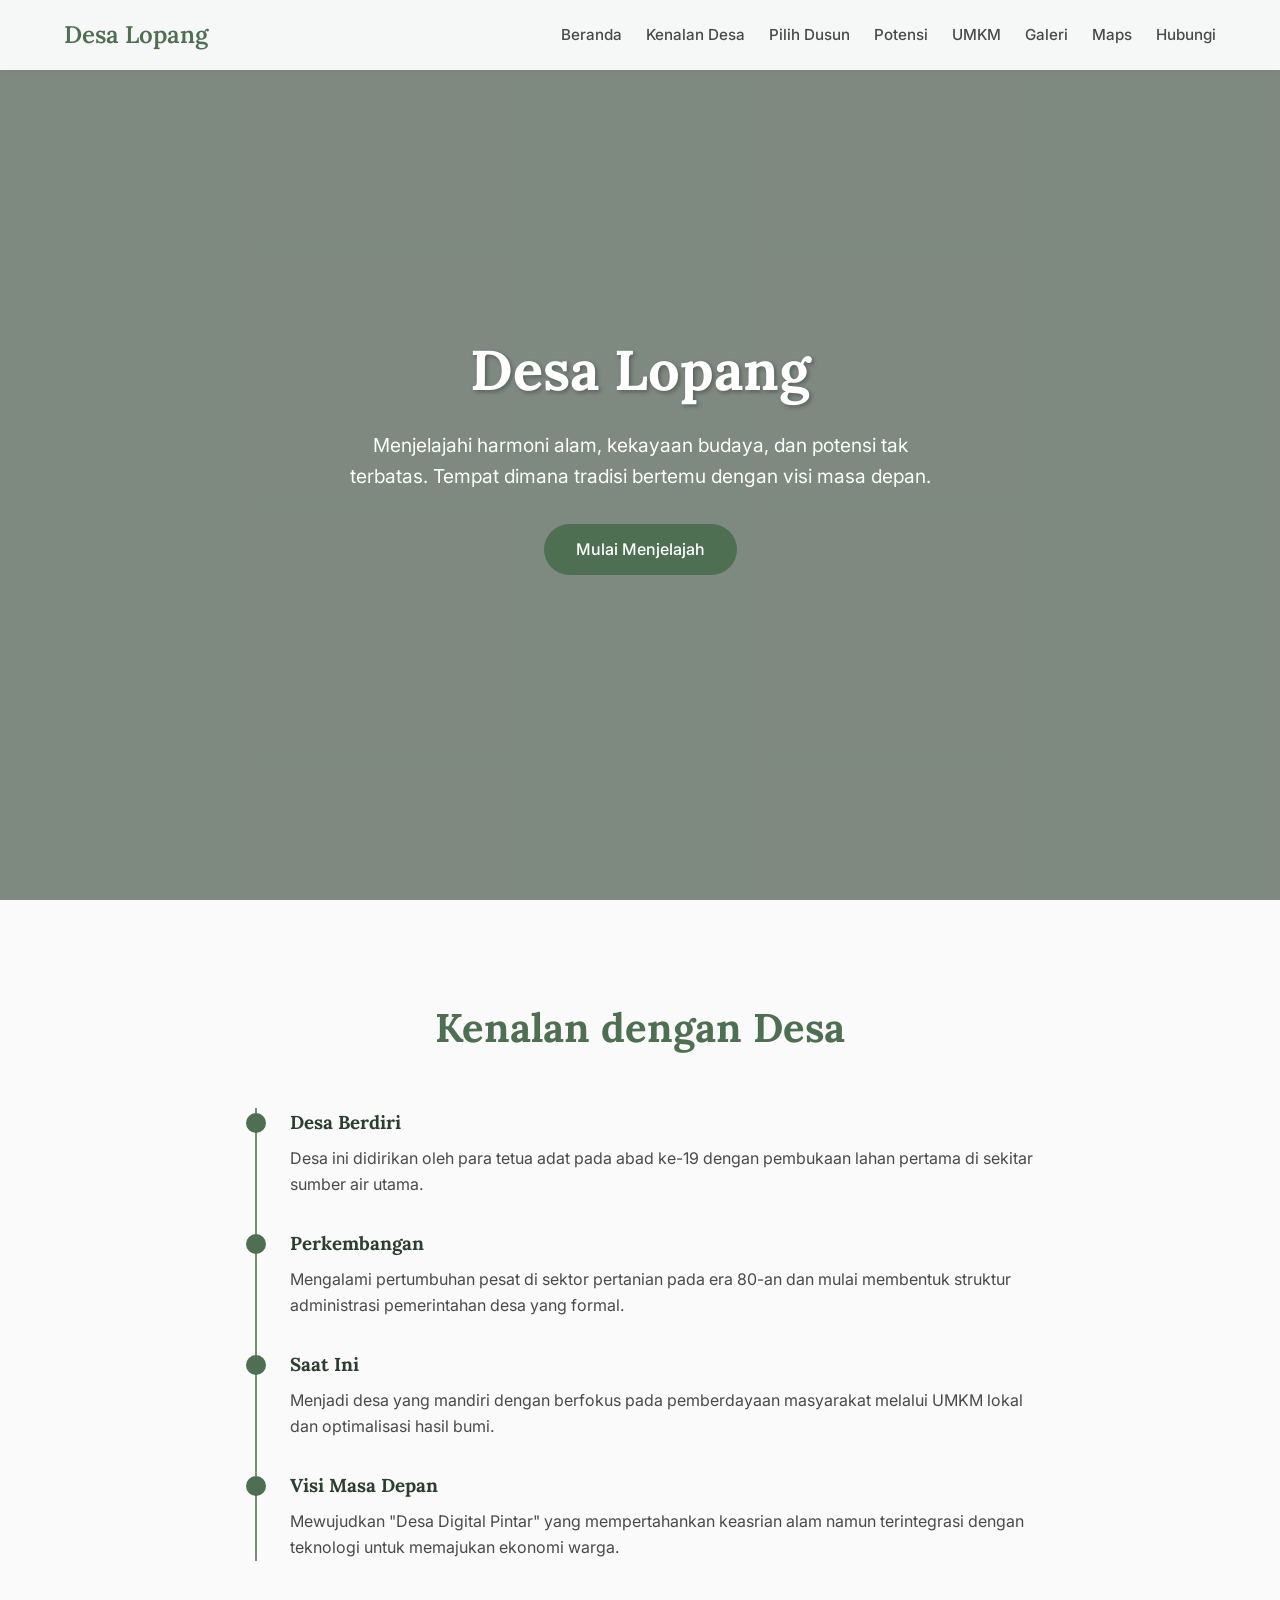
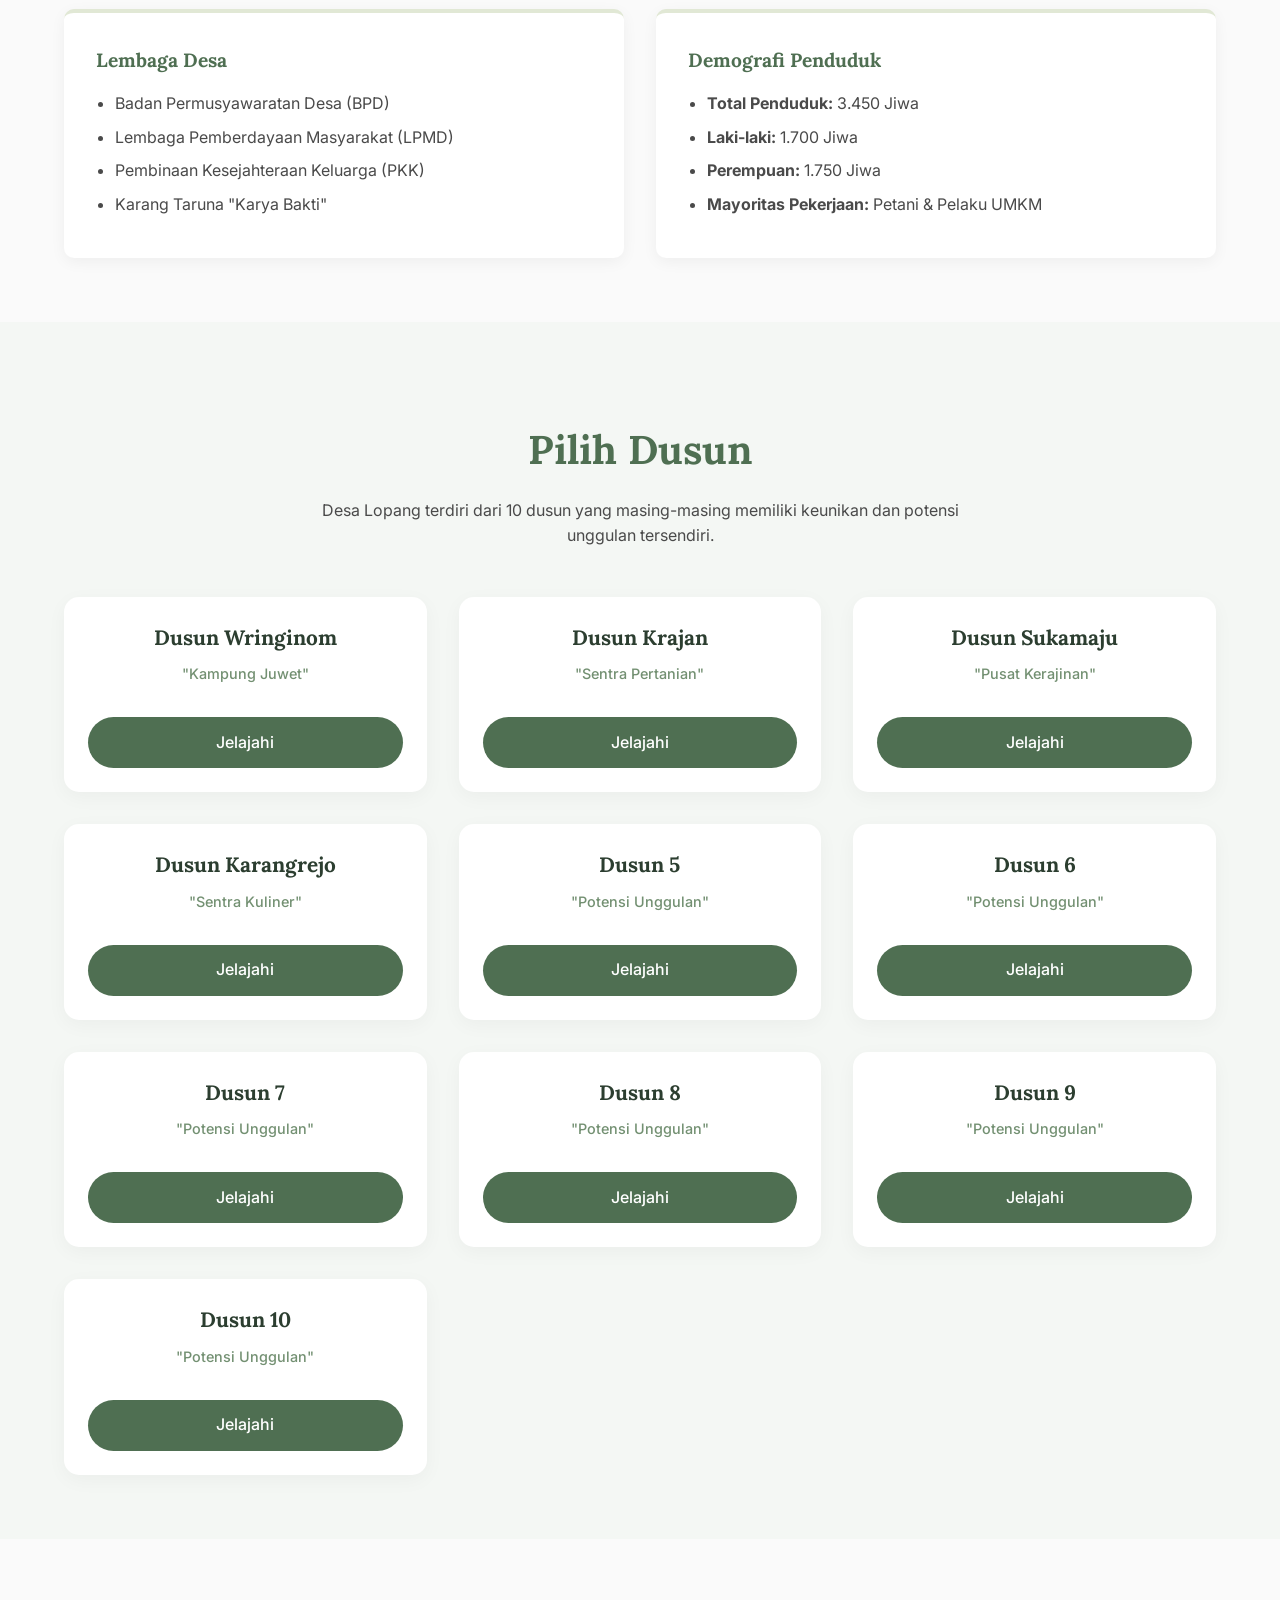
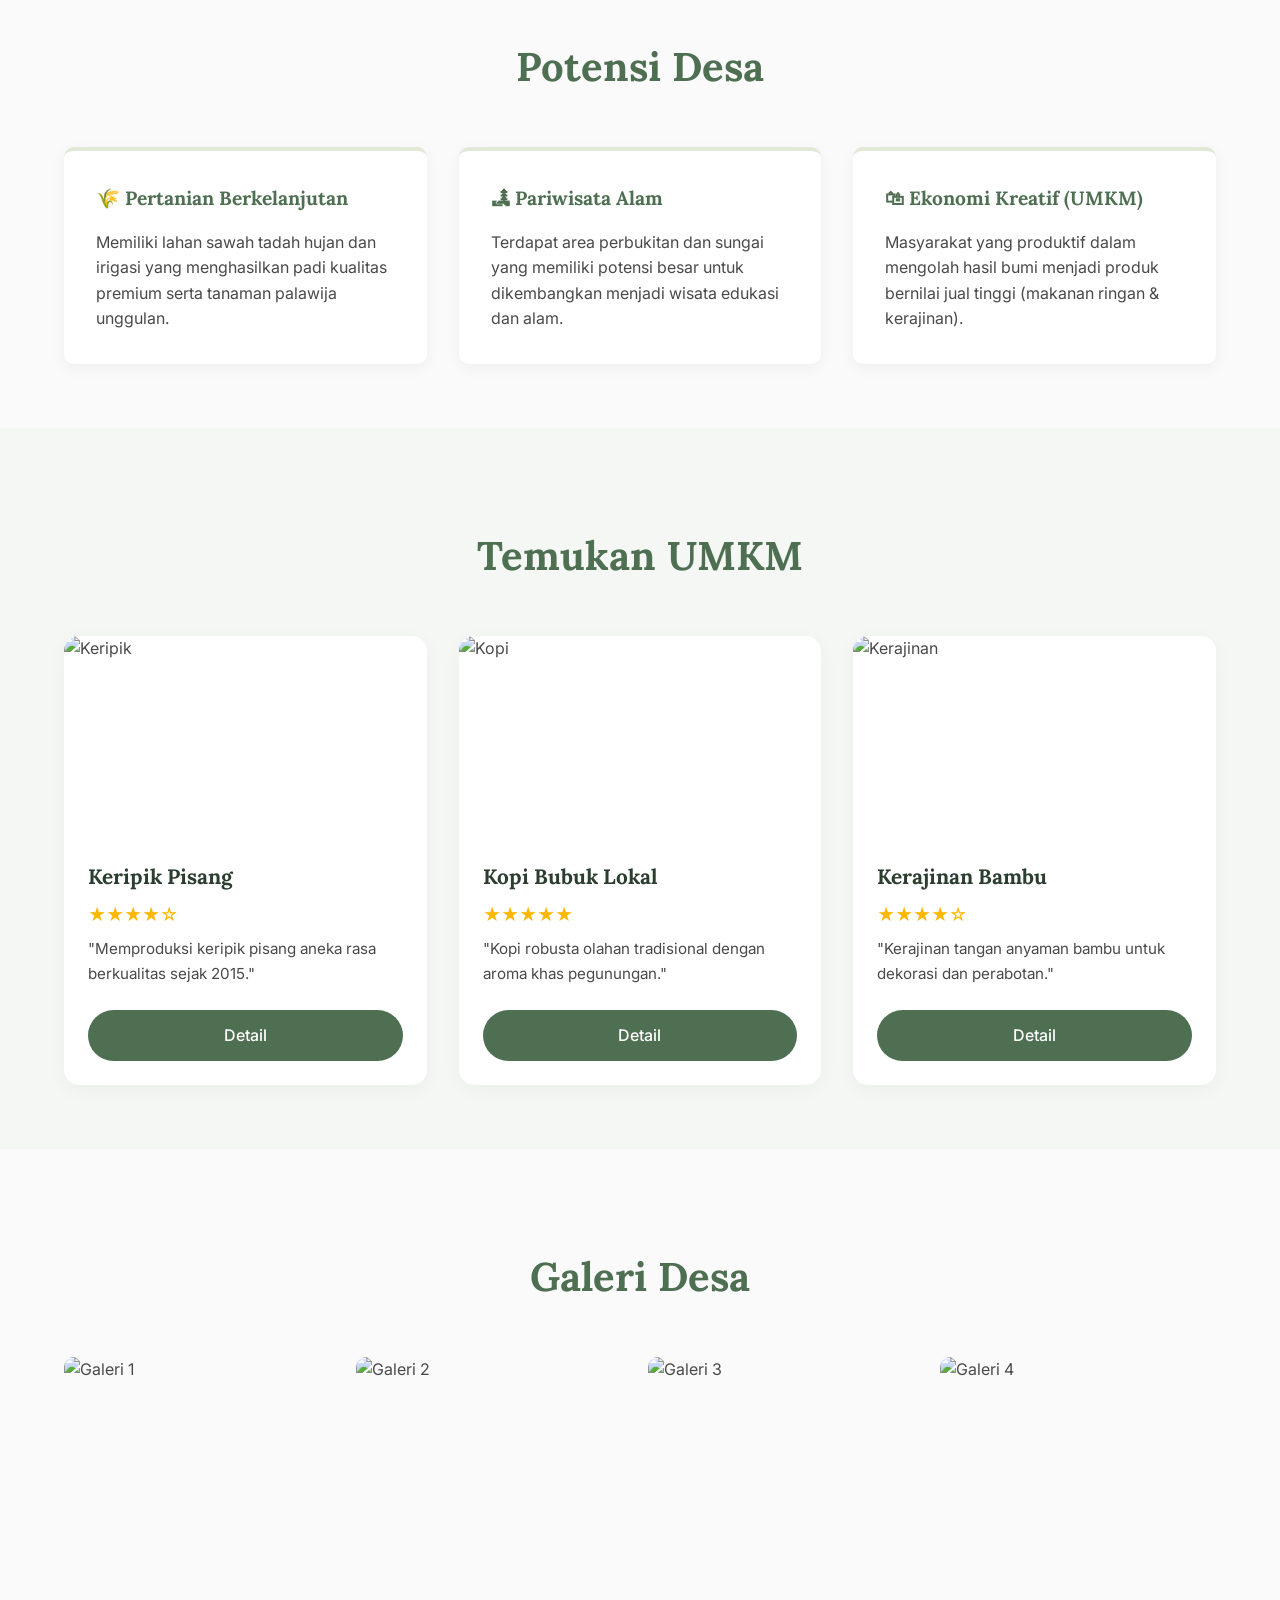
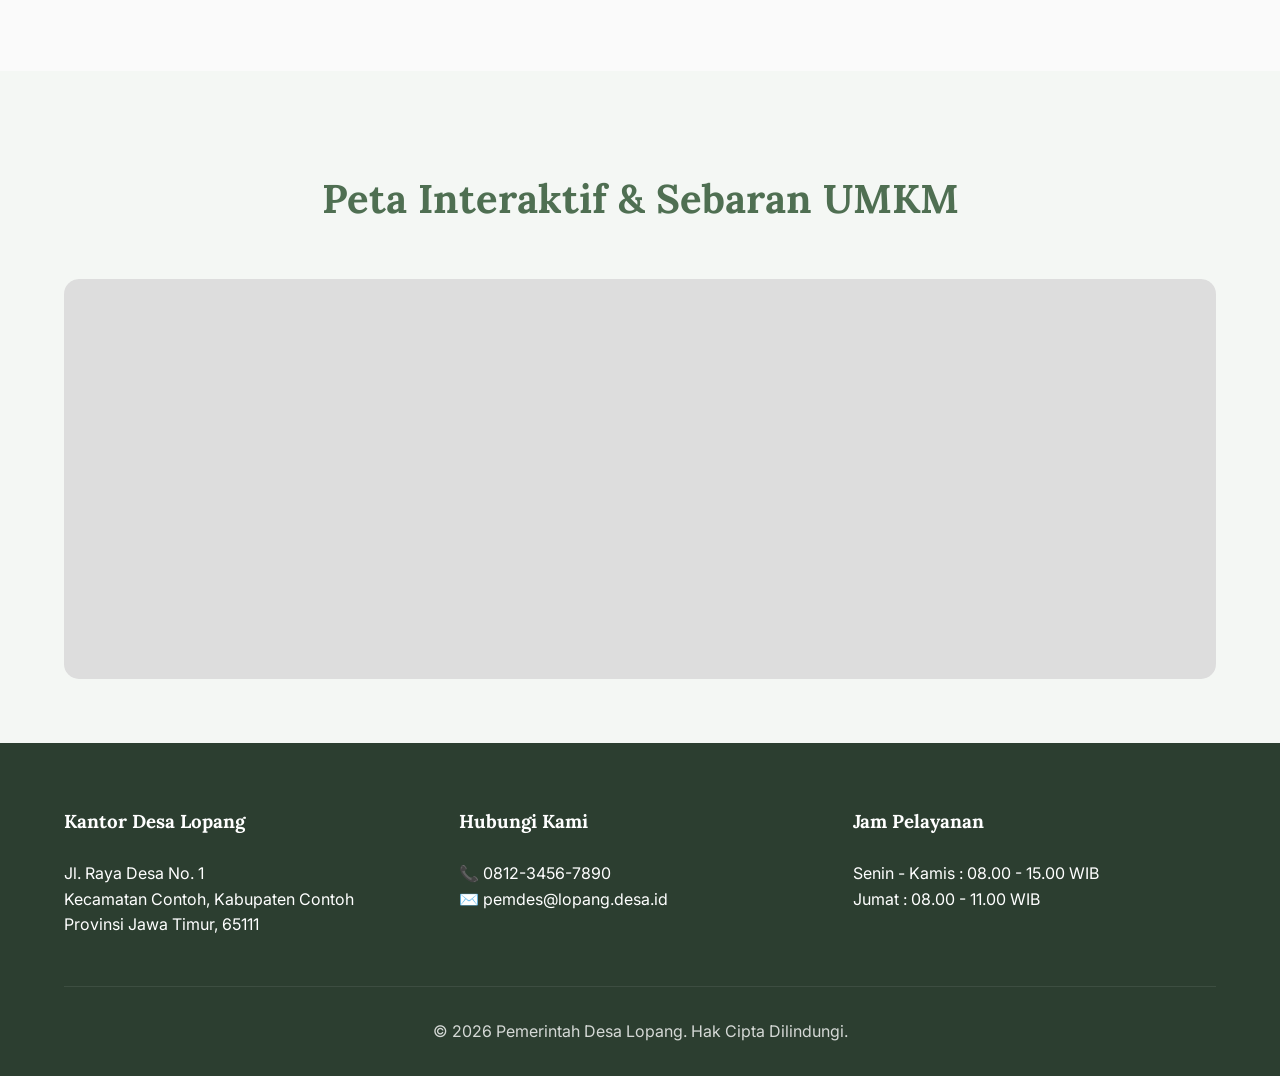
==== index.html @ 3b80caae "feat: website profil desa lopang" ====
<!DOCTYPE html>
<html lang="id">
<head>
    <meta charset="UTF-8">
    <meta name="viewport" content="width=device-width, initial-scale=1.0">
    <title>Desa Lopang - Beranda</title>
    <link rel="stylesheet" href="css/style.css">
</head>
<body>
    <!-- Navbar -->
    <nav class="navbar">
        <div class="logo">Desa Lopang</div>
        <div class="menu-toggle">☰</div>
        <div class="nav-links">
            <a href="#beranda">Beranda</a>
            <a href="#kenalan">Kenalan Desa</a>
            <a href="#dusun">Pilih Dusun</a>
            <a href="#potensi">Potensi</a>
            <a href="#umkm">UMKM</a>
            <a href="#galeri">Galeri</a>
            <a href="#peta">Maps</a>
            <a href="#kontak">Hubungi</a>
        </div>
    </nav>

    <!-- 1. Beranda -->
    <section id="beranda" class="hero">
        <div class="hero-content">
            <h1>Desa Lopang</h1>
            <p>Menjelajahi harmoni alam, kekayaan budaya, dan potensi tak terbatas. Tempat dimana tradisi bertemu dengan visi masa depan.</p>
            <a href="#kenalan" class="btn">Mulai Menjelajah</a>
        </div>
    </section>

    <!-- 2. Kenalan dengan Desa -->
    <section id="kenalan" class="section-padding">
        <h2 class="section-title">Kenalan dengan Desa</h2>
        
        <!-- Sejarah -->
        <div class="timeline">
            <div class="timeline-item">
                <h3>Desa Berdiri</h3>
                <p>Desa ini didirikan oleh para tetua adat pada abad ke-19 dengan pembukaan lahan pertama di sekitar sumber air utama.</p>
            </div>
            <div class="timeline-item">
                <h3>Perkembangan</h3>
                <p>Mengalami pertumbuhan pesat di sektor pertanian pada era 80-an dan mulai membentuk struktur administrasi pemerintahan desa yang formal.</p>
            </div>
            <div class="timeline-item">
                <h3>Saat Ini</h3>
                <p>Menjadi desa yang mandiri dengan berfokus pada pemberdayaan masyarakat melalui UMKM lokal dan optimalisasi hasil bumi.</p>
            </div>
            <div class="timeline-item">
                <h3>Visi Masa Depan</h3>
                <p>Mewujudkan "Desa Digital Pintar" yang mempertahankan keasrian alam namun terintegrasi dengan teknologi untuk memajukan ekonomi warga.</p>
            </div>
        </div>

        <!-- Lembaga & Demografi -->
        <div class="info-grid">
            <div class="info-card">
                <h4>Lembaga Desa</h4>
                <ul>
                    <li>Badan Permusyawaratan Desa (BPD)</li>
                    <li>Lembaga Pemberdayaan Masyarakat (LPMD)</li>
                    <li>Pembinaan Kesejahteraan Keluarga (PKK)</li>
                    <li>Karang Taruna "Karya Bakti"</li>
                </ul>
            </div>
            <div class="info-card">
                <h4>Demografi Penduduk</h4>
                <ul>
                    <li><strong>Total Penduduk:</strong> 3.450 Jiwa</li>
                    <li><strong>Laki-laki:</strong> 1.700 Jiwa</li>
                    <li><strong>Perempuan:</strong> 1.750 Jiwa</li>
                    <li><strong>Mayoritas Pekerjaan:</strong> Petani & Pelaku UMKM</li>
                </ul>
            </div>
        </div>
    </section>

    <!-- 3. Pilih Dusun -->
    <section id="dusun" class="section-padding bg-light">
        <h2 class="section-title">Pilih Dusun</h2>
        <p class="section-subtitle">Desa Lopang terdiri dari 10 dusun yang masing-masing memiliki keunikan dan potensi unggulan tersendiri.</p>
        
        <div class="card-grid">
            <!-- Dusun 1 -->
            <div class="card">
                <div class="card-body" style="text-align: center;">
                    <h3 class="card-title">Dusun Wringinom</h3>
                    <p class="card-subtitle">"Kampung Juwet"</p>
                    <a href="dusun-detail.html" class="btn" style="margin-top: 1rem;">Jelajahi</a>
                </div>
            </div>
            <!-- Dusun 2 -->
            <div class="card">
                <div class="card-body" style="text-align: center;">
                    <h3 class="card-title">Dusun Krajan</h3>
                    <p class="card-subtitle">"Sentra Pertanian"</p>
                    <a href="#" class="btn" style="margin-top: 1rem;">Jelajahi</a>
                </div>
            </div>
            <!-- Dusun 3 -->
            <div class="card">
                <div class="card-body" style="text-align: center;">
                    <h3 class="card-title">Dusun Sukamaju</h3>
                    <p class="card-subtitle">"Pusat Kerajinan"</p>
                    <a href="#" class="btn" style="margin-top: 1rem;">Jelajahi</a>
                </div>
            </div>
            <!-- Dusun 4 -->
            <div class="card">
                <div class="card-body" style="text-align: center;">
                    <h3 class="card-title">Dusun Karangrejo</h3>
                    <p class="card-subtitle">"Sentra Kuliner"</p>
                    <a href="#" class="btn" style="margin-top: 1rem;">Jelajahi</a>
                </div>
            </div>
            <!-- Dusun 5 s.d 10 (Placeholder) -->
            <script>
                // Generate 6 placeholder dusun for demonstration
                for(let i=5; i<=10; i++) {
                    document.write(`
                    <div class="card">
                        <div class="card-body" style="text-align: center;">
                            <h3 class="card-title">Dusun ${i}</h3>
                            <p class="card-subtitle">"Potensi Unggulan"</p>
                            <a href="#" class="btn" style="margin-top: 1rem;">Jelajahi</a>
                        </div>
                    </div>`);
                }
            </script>
        </div>
    </section>

    <!-- 4. Lihat Potensi Dusun -->
    <section id="potensi" class="section-padding">
        <h2 class="section-title">Potensi Desa</h2>
        <div class="info-grid" style="margin-top: 0;">
            <div class="info-card">
                <h4>🌾 Pertanian Berkelanjutan</h4>
                <p>Memiliki lahan sawah tadah hujan dan irigasi yang menghasilkan padi kualitas premium serta tanaman palawija unggulan.</p>
            </div>
            <div class="info-card">
                <h4>🏞 Pariwisata Alam</h4>
                <p>Terdapat area perbukitan dan sungai yang memiliki potensi besar untuk dikembangkan menjadi wisata edukasi dan alam.</p>
            </div>
            <div class="info-card">
                <h4>🛍 Ekonomi Kreatif (UMKM)</h4>
                <p>Masyarakat yang produktif dalam mengolah hasil bumi menjadi produk bernilai jual tinggi (makanan ringan & kerajinan).</p>
            </div>
        </div>
    </section>

    <!-- 5. Temukan UMKM -->
    <section id="umkm" class="section-padding bg-light">
        <h2 class="section-title">Temukan UMKM</h2>
        <div class="card-grid">
            
            <!-- UMKM 1 -->
            <div class="card">
                <img src="https://images.unsplash.com/photo-1596647970795-02195f1901a1?auto=format&fit=crop&w=600&q=80" alt="Keripik" class="card-img">
                <div class="card-body">
                    <h3 class="card-title">Keripik Pisang</h3>
                    <div class="rating">★★★★☆</div>
                    <p class="card-desc">"Memproduksi keripik pisang aneka rasa berkualitas sejak 2015."</p>
                    <a href="umkm-detail.html" class="btn btn-full">Detail</a>
                </div>
            </div>

            <!-- UMKM 2 -->
            <div class="card">
                <img src="https://images.unsplash.com/photo-1610970881699-44a5587cab2a?auto=format&fit=crop&w=600&q=80" alt="Kopi" class="card-img">
                <div class="card-body">
                    <h3 class="card-title">Kopi Bubuk Lokal</h3>
                    <div class="rating">★★★★★</div>
                    <p class="card-desc">"Kopi robusta olahan tradisional dengan aroma khas pegunungan."</p>
                    <a href="#" class="btn btn-full">Detail</a>
                </div>
            </div>

            <!-- UMKM 3 -->
            <div class="card">
                <img src="https://images.unsplash.com/photo-1606502973842-f64bc27758eb?auto=format&fit=crop&w=600&q=80" alt="Kerajinan" class="card-img">
                <div class="card-body">
                    <h3 class="card-title">Kerajinan Bambu</h3>
                    <div class="rating">★★★★☆</div>
                    <p class="card-desc">"Kerajinan tangan anyaman bambu untuk dekorasi dan perabotan."</p>
                    <a href="#" class="btn btn-full">Detail</a>
                </div>
            </div>

        </div>
    </section>

    <!-- 6. Lihat Galeri -->
    <section id="galeri" class="section-padding">
        <h2 class="section-title">Galeri Desa</h2>
        <div class="gallery-grid">
            <img src="https://images.unsplash.com/photo-1582213782179-e0d53f98f2ca?auto=format&fit=crop&w=500&q=80" class="gallery-item" alt="Galeri 1">
            <img src="https://images.unsplash.com/photo-1506084868230-bb9d95c24759?auto=format&fit=crop&w=500&q=80" class="gallery-item" alt="Galeri 2">
            <img src="https://images.unsplash.com/photo-1590077983181-7cb31addcdbb?auto=format&fit=crop&w=500&q=80" class="gallery-item" alt="Galeri 3">
            <img src="https://images.unsplash.com/photo-1551632811-561732d1e306?auto=format&fit=crop&w=500&q=80" class="gallery-item" alt="Galeri 4">
        </div>
    </section>

    <!-- 7. Buka Maps -->
    <section id="peta" class="section-padding bg-light">
        <h2 class="section-title">Peta Interaktif & Sebaran UMKM</h2>
        <div class="map-container">
            <!-- Google Maps Embed Placeholder -->
            <iframe src="https://maps.google.com/maps?q=Desa%20Lopang,%20Kecamatan%20Kembangbahu,%20Kabupaten%20Lamongan&t=&z=14&ie=UTF8&iwloc=&output=embed" allowfullscreen="" loading="lazy" referrerpolicy="no-referrer-when-downgrade"></iframe>
        </div>
    </section>

    <!-- 8. Hubungi Desa -->
    <footer id="kontak">
        <div class="footer-grid">
            <div class="footer-col">
                <h3>Kantor Desa Lopang</h3>
                <p>Jl. Raya Desa No. 1</p>
                <p>Kecamatan Contoh, Kabupaten Contoh</p>
                <p>Provinsi Jawa Timur, 65111</p>
            </div>
            <div class="footer-col">
                <h3>Hubungi Kami</h3>
                <p>📞 0812-3456-7890</p>
                <p>✉️ pemdes@lopang.desa.id</p>
            </div>
            <div class="footer-col">
                <h3>Jam Pelayanan</h3>
                <p>Senin - Kamis : 08.00 - 15.00 WIB</p>
                <p>Jumat : 08.00 - 11.00 WIB</p>
            </div>
        </div>
        <div class="footer-bottom">
            <p>&copy; 2026 Pemerintah Desa Lopang. Hak Cipta Dilindungi.</p>
        </div>
    </footer>

    <script src="js/script.js"></script>
</body>
</html>
---- css/style.css ----
@import url('https://fonts.googleapis.com/css2?family=Inter:wght@300;400;500;600&family=Lora:wght@400;500;600&display=swap');

:root {
  --primary: #4F6F52;
  --secondary: #739072;
  --light: #F4F7F4; /* Softer, harmonious light green/gray */
  --accent: #E1E8D5;
  --dark: #2C3E30;
  --text: #4A4A4A;
  --bg: #FAFAFA; /* Smoother off-white */
  --rating: #FFB800;
}

* { margin: 0; padding: 0; box-sizing: border-box; }
body { font-family: 'Inter', sans-serif; background-color: var(--bg); color: var(--text); line-height: 1.6; }
h1, h2, h3, h4, h5, h6 { font-family: 'Lora', serif; color: var(--dark); }
a { text-decoration: none; color: inherit; }

/* NAVBAR */
.navbar {
  position: fixed; top: 0; width: 100%;
  background: rgba(253, 253, 253, 0.95);
  backdrop-filter: blur(10px); z-index: 1000;
  box-shadow: 0 2px 10px rgba(0,0,0,0.05);
  display: flex; justify-content: space-between; align-items: center;
  padding: 1rem 5%;
}
.logo { font-family: 'Lora', serif; font-weight: 600; font-size: 1.5rem; color: var(--primary); display: flex; align-items: center; gap: 10px; }
.nav-links { display: flex; gap: 1.5rem; flex-wrap: wrap; justify-content: center;}
.nav-links a { font-weight: 500; font-size: 0.95rem; transition: color 0.3s; }
.nav-links a:hover { color: var(--primary); }
.menu-toggle { display: none; cursor: pointer; font-size: 1.5rem; color: var(--primary); }

/* HERO SECTION */
.hero {
  height: 100vh;
  background: linear-gradient(rgba(44, 62, 48, 0.6), rgba(44, 62, 48, 0.6)), url('https://images.unsplash.com/photo-1596422846543-75c6fc197f07?ixlib=rb-4.0.3&auto=format&fit=crop&w=1920&q=80') center/cover;
  display: flex; align-items: center; justify-content: center; text-align: center; color: white; padding: 0 20px;
}
.hero-content h1 { color: white; font-size: 3.5rem; margin-bottom: 1rem; text-shadow: 2px 2px 4px rgba(0,0,0,0.3); }
.hero-content p { font-size: 1.2rem; margin-bottom: 2rem; max-width: 600px; margin: 0 auto 2rem; }

/* SECTIONS */
.section-padding { padding: 6rem 5% 4rem; } /* Extra top padding for navbar */
.section-title { text-align: center; font-size: 2.5rem; margin-bottom: 3rem; color: var(--primary); }
.section-subtitle { text-align: center; max-width: 700px; margin: -2rem auto 3rem; color: var(--text); }
.bg-light { background-color: var(--light); }

/* TIMELINE (Sejarah) */
.timeline {
  display: flex; flex-direction: column; gap: 2rem; max-width: 800px; margin: 0 auto; position: relative;
}
.timeline::before {
  content: ''; position: absolute; left: 15px; top: 0; bottom: 0; width: 2px; background: var(--secondary);
}
.timeline-item {
  position: relative; padding-left: 50px;
}
.timeline-item::before {
  content: ''; position: absolute; left: 6px; top: 5px; width: 20px; height: 20px; border-radius: 50%; background: var(--primary);
}
.timeline-item h3 { margin-bottom: 0.5rem; }

/* LISTS (Lembaga & Demografi) */
.info-grid { display: grid; grid-template-columns: repeat(auto-fit, minmax(250px, 1fr)); gap: 2rem; margin-top: 3rem; }
.info-card { background: white; padding: 2rem; border-radius: 10px; box-shadow: 0 4px 15px rgba(0,0,0,0.05); border-top: 4px solid var(--accent); }
.info-card h4 { font-size: 1.2rem; margin-bottom: 1rem; color: var(--primary); }
.info-card ul { padding-left: 1.2rem; }
.info-card ul li { margin-bottom: 0.5rem; }

/* GRIDS (Dusun & UMKM) */
.card-grid { display: grid; grid-template-columns: repeat(auto-fit, minmax(280px, 1fr)); gap: 2rem; }
.card { background: white; border-radius: 15px; overflow: hidden; box-shadow: 0 5px 20px rgba(0,0,0,0.04); transition: transform 0.3s, box-shadow 0.3s; display: flex; flex-direction: column; }
.card:hover { transform: translateY(-5px); box-shadow: 0 10px 30px rgba(0,0,0,0.1); }
.card-img { width: 100%; height: 200px; object-fit: cover; }
.card-body { padding: 1.5rem; display: flex; flex-direction: column; flex-grow: 1; }
.card-title { font-size: 1.3rem; margin-bottom: 0.5rem; color: var(--dark); }
.card-subtitle { font-size: 0.9rem; color: var(--secondary); margin-bottom: 1rem; font-weight: 500;}
.card-desc { font-size: 0.95rem; margin-bottom: 1.5rem; flex-grow: 1; }
.rating { color: var(--rating); font-size: 1.1rem; margin-bottom: 0.5rem; }

/* GALERI */
.gallery-grid { display: grid; grid-template-columns: repeat(auto-fill, minmax(250px, 1fr)); gap: 1rem; }
.gallery-item { width: 100%; height: 250px; object-fit: cover; border-radius: 10px; transition: transform 0.3s; }
.gallery-item:hover { transform: scale(1.02); }

/* BUTTONS */
.btn { display: inline-block; padding: 0.8rem 2rem; background-color: var(--primary); color: white; border-radius: 30px; font-weight: 500; transition: background 0.3s, transform 0.3s; text-align: center; border: none; cursor: pointer; }
.btn:hover { background-color: var(--dark); transform: translateY(-2px); }
.btn-outline { display: inline-block; padding: 0.6rem 1.5rem; border: 2px solid var(--primary); color: var(--primary); border-radius: 30px; font-weight: 500; transition: all 0.3s; text-align: center; }
.btn-outline:hover { background-color: var(--primary); color: white; }
.btn-full { width: 100%; margin-top: auto; }

/* MAPS */
.map-container { width: 100%; height: 400px; background: #ddd; border-radius: 15px; overflow: hidden; position: relative; }
.map-container iframe { width: 100%; height: 100%; border: none; }

/* TABLE (UMKM Detail) */
.product-table { width: 100%; border-collapse: collapse; margin-top: 1rem; }
.product-table th, .product-table td { border-bottom: 1px solid #ddd; padding: 1rem 0; text-align: left; }
.product-table th { color: var(--dark); }

/* FOOTER */
footer { background-color: var(--dark); color: white; padding: 4rem 5% 2rem; }
.footer-grid { display: grid; grid-template-columns: repeat(auto-fit, minmax(250px, 1fr)); gap: 2rem; margin-bottom: 3rem; }
.footer-col h3 { color: white; margin-bottom: 1.5rem; }
.footer-bottom { text-align: center; padding-top: 2rem; border-top: 1px solid rgba(255,255,255,0.1); opacity: 0.8; }

/* RESPONSIVE */
@media (max-width: 992px) {
  .nav-links { display: none; flex-direction: column; position: absolute; top: 100%; left: 0; width: 100%; background: white; padding: 1rem; box-shadow: 0 5px 10px rgba(0,0,0,0.1); }
  .nav-links.active { display: flex; }
  .nav-links a { padding: 10px 0; border-bottom: 1px solid #eee; text-align: center; }
  .menu-toggle { display: block; }
}

/* Detail Pages Layout */
.detail-header { position: relative; height: 50vh; min-height: 350px; background: #333; color: white; display: flex; align-items: flex-end; padding: 3rem 5%; }
.detail-header img { position: absolute; top:0; left:0; width: 100%; height: 100%; object-fit: cover; opacity: 0.5; z-index: 0; }
.detail-title { position: relative; z-index: 1; max-width: 800px; }
.detail-title h1 { color: white; font-size: 3rem; text-shadow: 2px 2px 4px rgba(0,0,0,0.5); }
.detail-title p { font-size: 1.2rem; }
.detail-content { display: grid; grid-template-columns: 2fr 1fr; gap: 3rem; padding: 4rem 5%; }
@media (max-width: 768px) { .detail-content { grid-template-columns: 1fr; } }
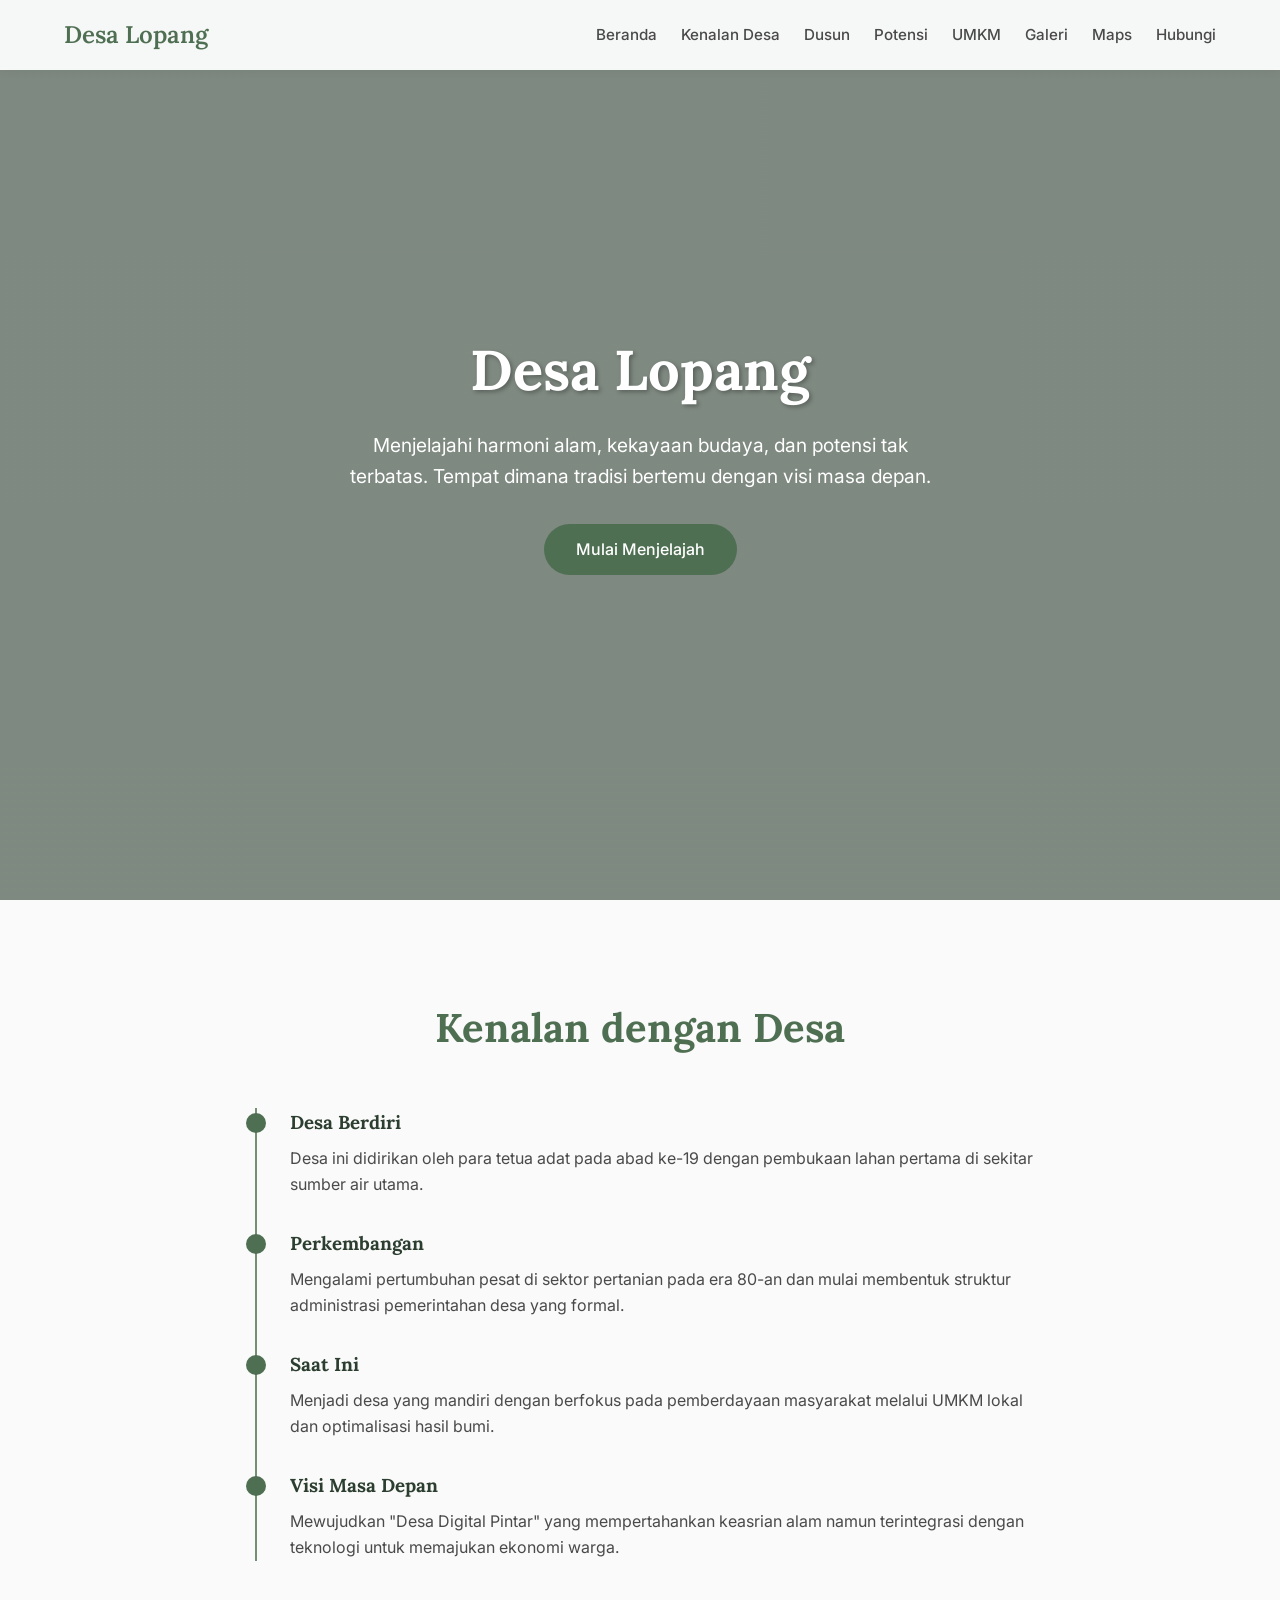
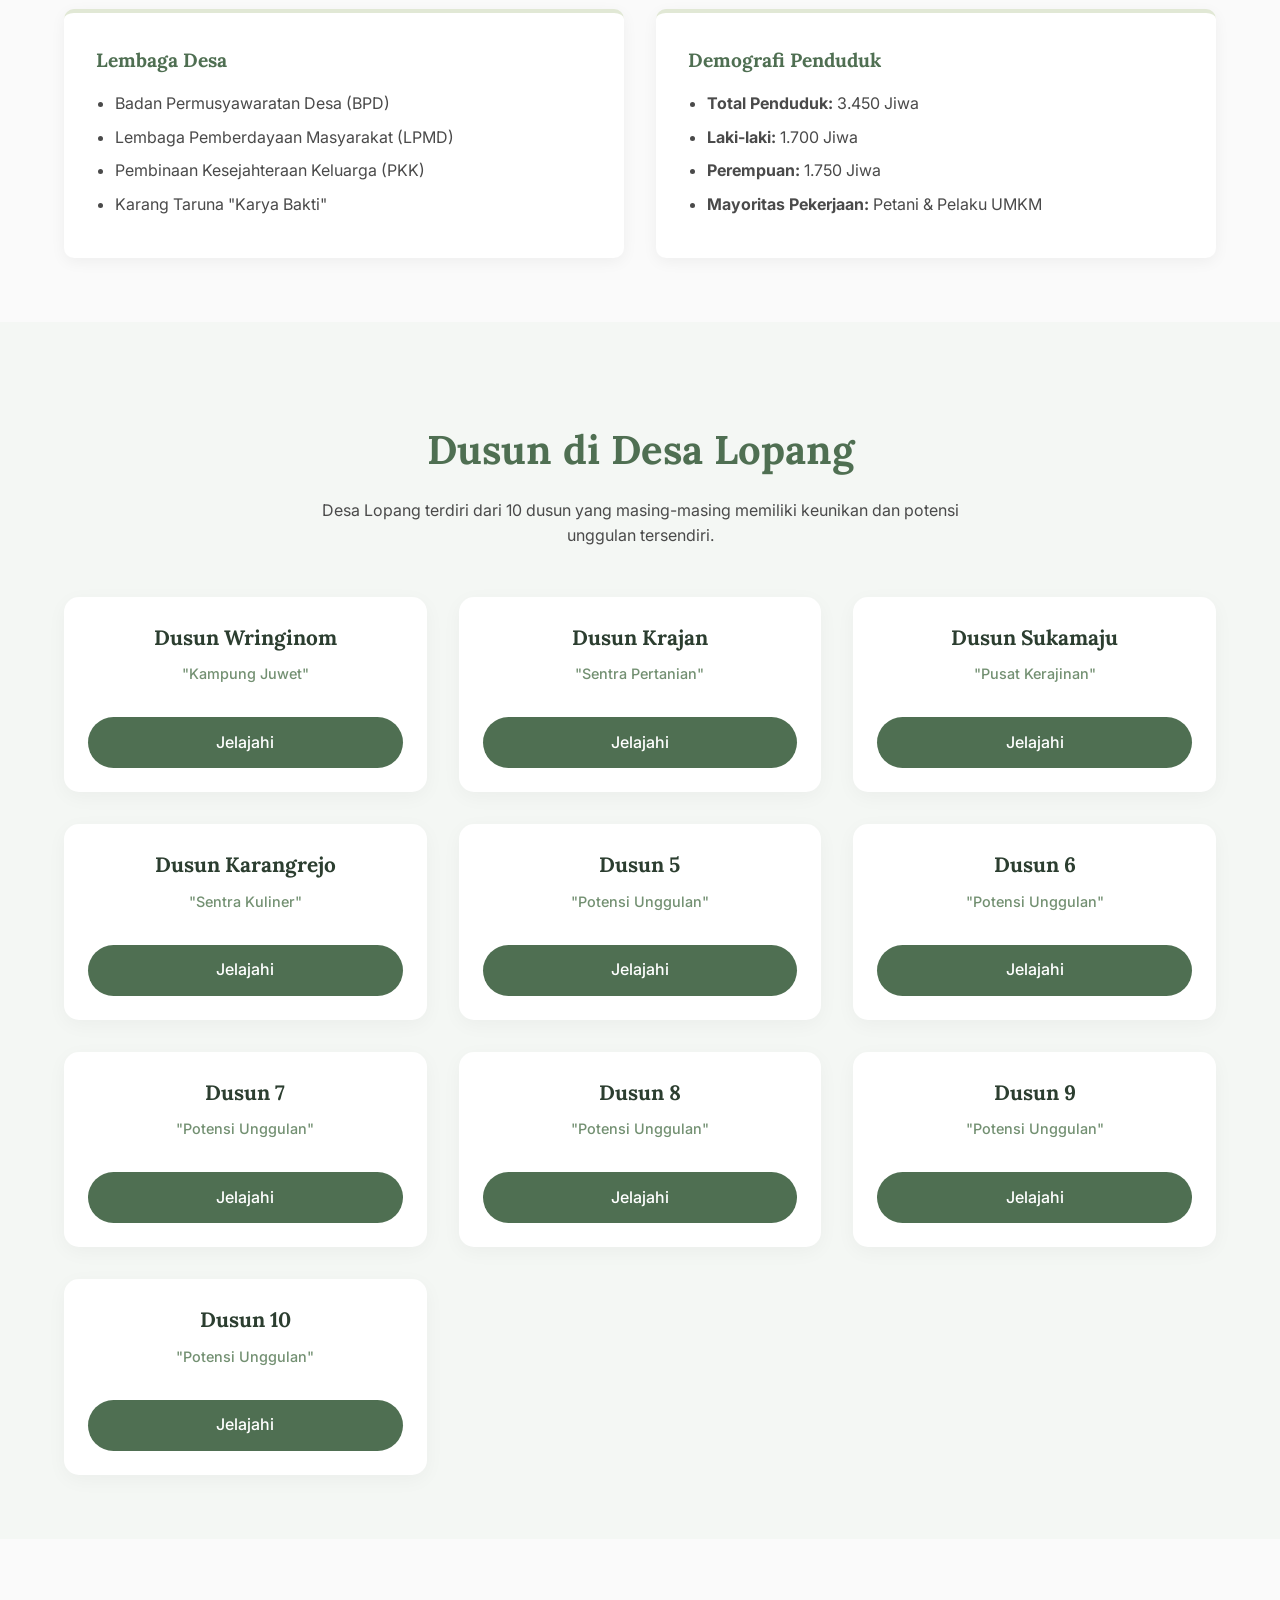
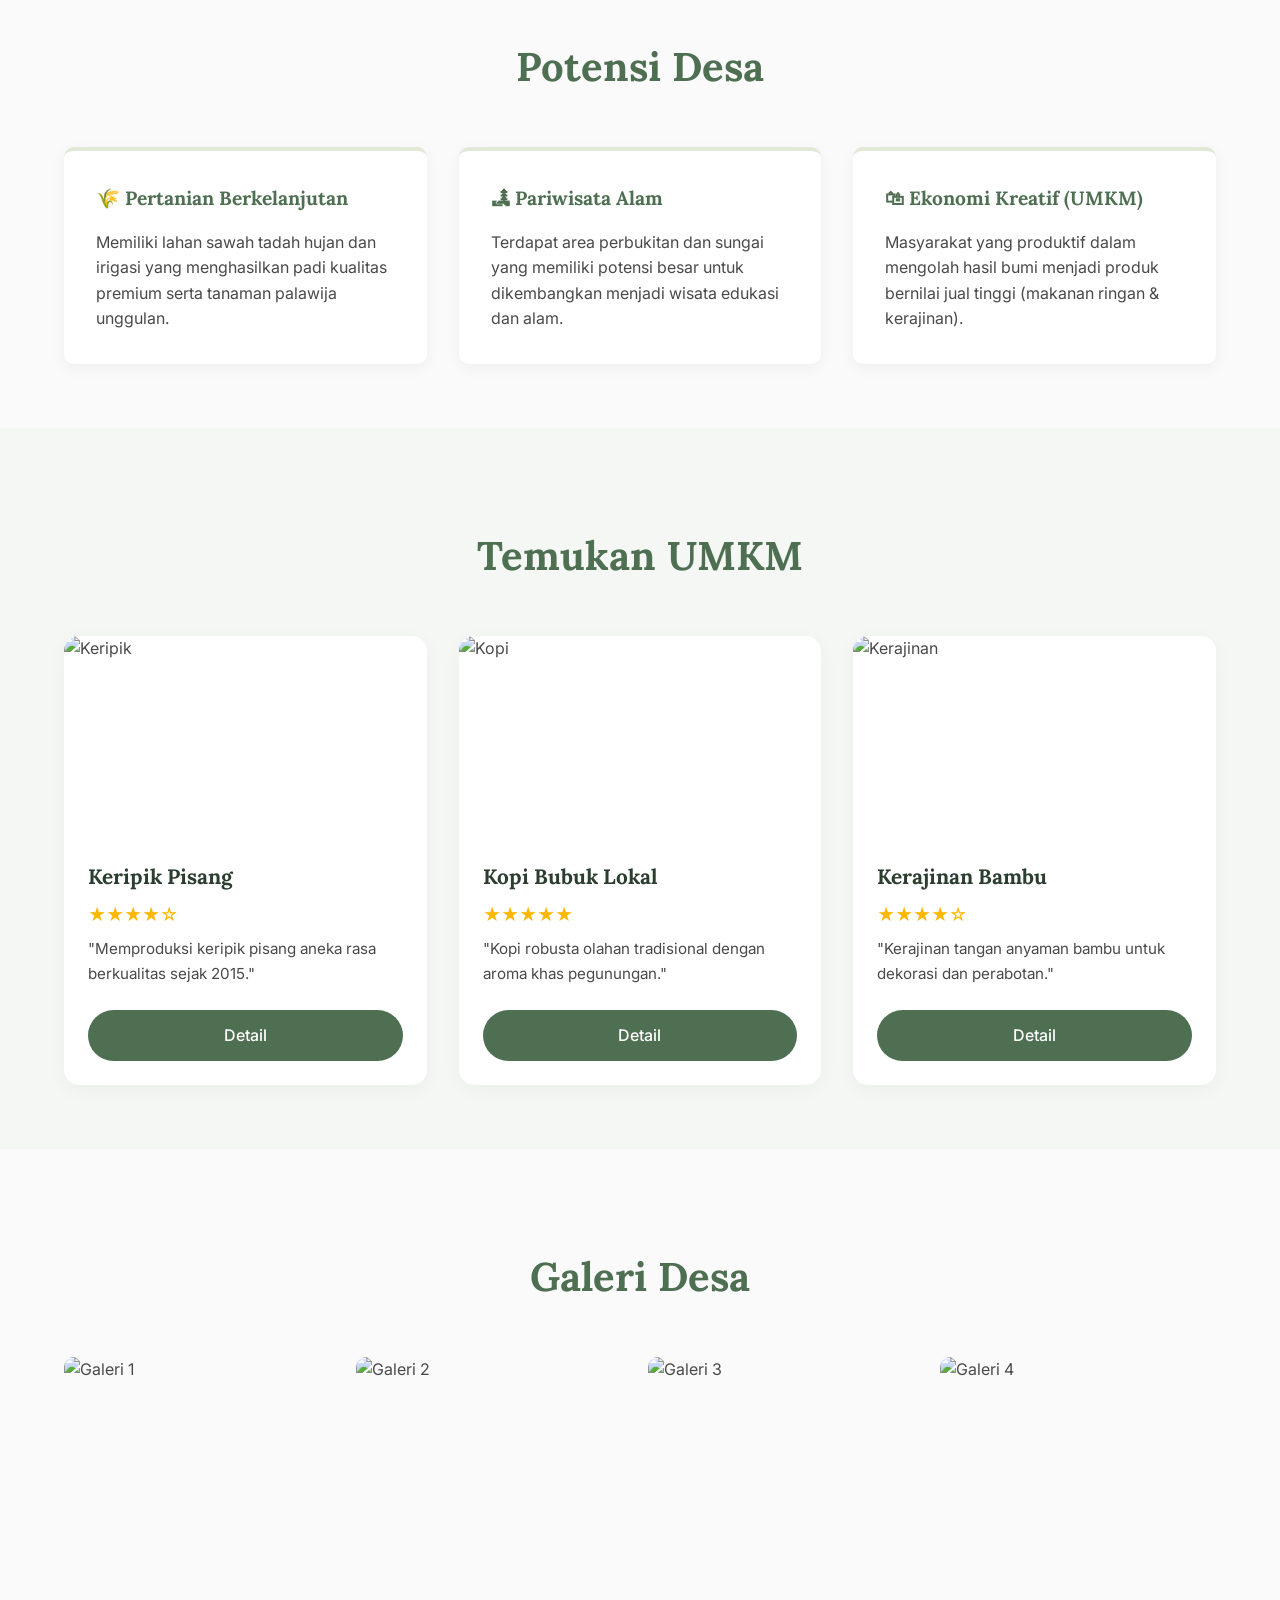
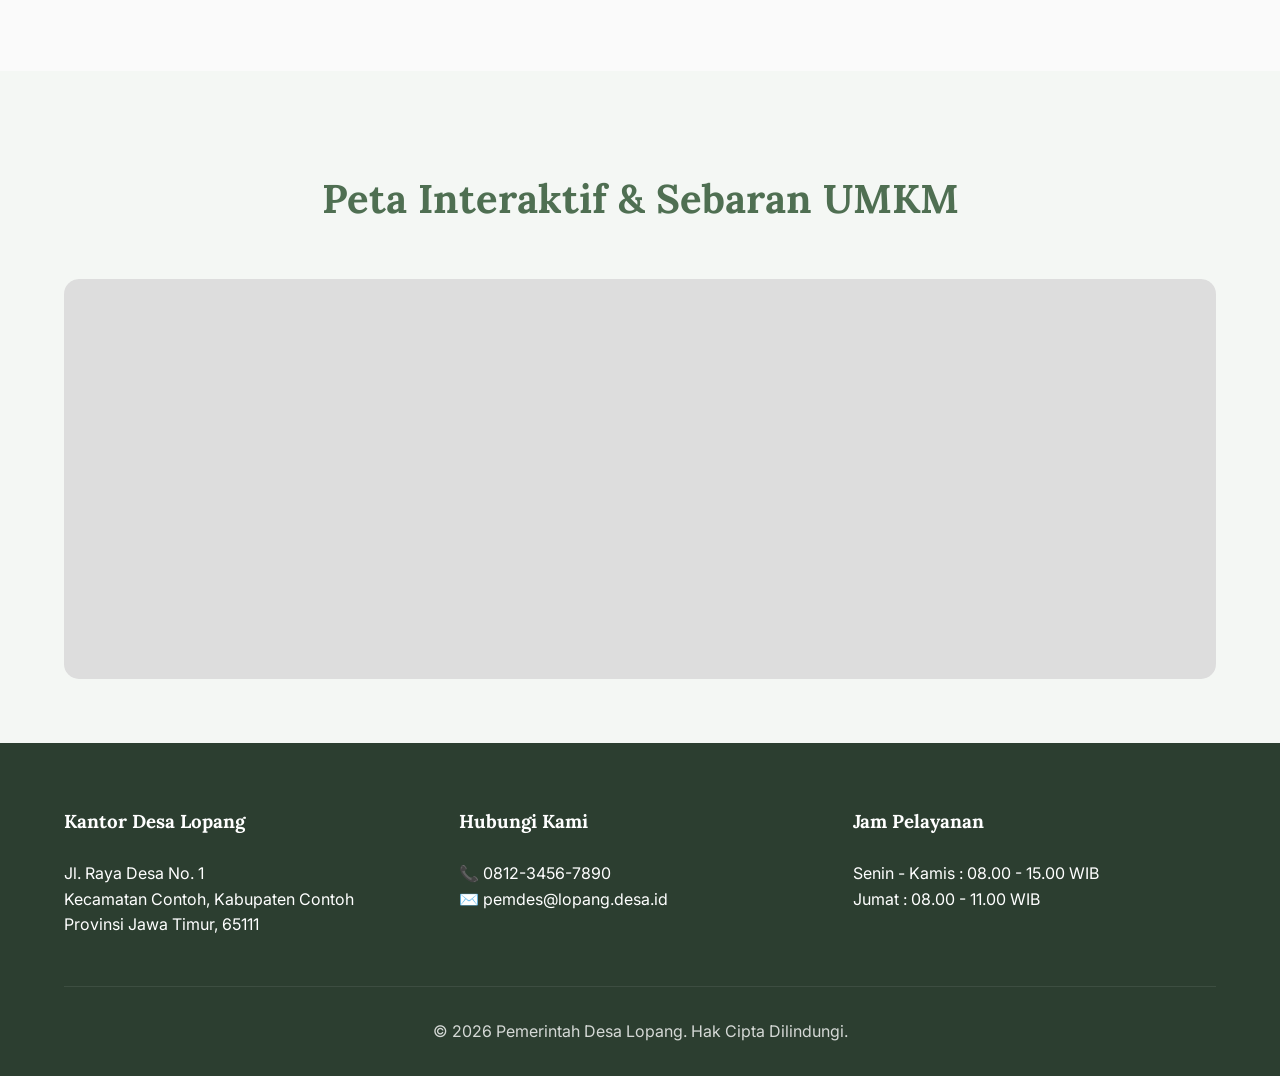
==== commit 93e0e3ec: "perbaiki tampilan dusun" ====
--- a/index.html
+++ b/index.html
@@ -1,11 +1,13 @@
 <!DOCTYPE html>
 <html lang="id">
+
 <head>
     <meta charset="UTF-8">
     <meta name="viewport" content="width=device-width, initial-scale=1.0">
     <title>Desa Lopang - Beranda</title>
     <link rel="stylesheet" href="css/style.css">
 </head>
+
 <body>
     <!-- Navbar -->
     <nav class="navbar">
@@ -14,7 +16,7 @@
         <div class="nav-links">
             <a href="#beranda">Beranda</a>
             <a href="#kenalan">Kenalan Desa</a>
-            <a href="#dusun">Pilih Dusun</a>
+            <a href="#dusun">Dusun</a>
             <a href="#potensi">Potensi</a>
             <a href="#umkm">UMKM</a>
             <a href="#galeri">Galeri</a>
@@ -27,7 +29,8 @@
     <section id="beranda" class="hero">
         <div class="hero-content">
             <h1>Desa Lopang</h1>
-            <p>Menjelajahi harmoni alam, kekayaan budaya, dan potensi tak terbatas. Tempat dimana tradisi bertemu dengan visi masa depan.</p>
+            <p>Menjelajahi harmoni alam, kekayaan budaya, dan potensi tak terbatas. Tempat dimana tradisi bertemu dengan
+                visi masa depan.</p>
             <a href="#kenalan" class="btn">Mulai Menjelajah</a>
         </div>
     </section>
@@ -35,24 +38,28 @@
     <!-- 2. Kenalan dengan Desa -->
     <section id="kenalan" class="section-padding">
         <h2 class="section-title">Kenalan dengan Desa</h2>
-        
+
         <!-- Sejarah -->
         <div class="timeline">
             <div class="timeline-item">
                 <h3>Desa Berdiri</h3>
-                <p>Desa ini didirikan oleh para tetua adat pada abad ke-19 dengan pembukaan lahan pertama di sekitar sumber air utama.</p>
+                <p>Desa ini didirikan oleh para tetua adat pada abad ke-19 dengan pembukaan lahan pertama di sekitar
+                    sumber air utama.</p>
             </div>
             <div class="timeline-item">
                 <h3>Perkembangan</h3>
-                <p>Mengalami pertumbuhan pesat di sektor pertanian pada era 80-an dan mulai membentuk struktur administrasi pemerintahan desa yang formal.</p>
+                <p>Mengalami pertumbuhan pesat di sektor pertanian pada era 80-an dan mulai membentuk struktur
+                    administrasi pemerintahan desa yang formal.</p>
             </div>
             <div class="timeline-item">
                 <h3>Saat Ini</h3>
-                <p>Menjadi desa yang mandiri dengan berfokus pada pemberdayaan masyarakat melalui UMKM lokal dan optimalisasi hasil bumi.</p>
+                <p>Menjadi desa yang mandiri dengan berfokus pada pemberdayaan masyarakat melalui UMKM lokal dan
+                    optimalisasi hasil bumi.</p>
             </div>
             <div class="timeline-item">
                 <h3>Visi Masa Depan</h3>
-                <p>Mewujudkan "Desa Digital Pintar" yang mempertahankan keasrian alam namun terintegrasi dengan teknologi untuk memajukan ekonomi warga.</p>
+                <p>Mewujudkan "Desa Digital Pintar" yang mempertahankan keasrian alam namun terintegrasi dengan
+                    teknologi untuk memajukan ekonomi warga.</p>
             </div>
         </div>
 
@@ -81,9 +88,10 @@
 
     <!-- 3. Pilih Dusun -->
     <section id="dusun" class="section-padding bg-light">
-        <h2 class="section-title">Pilih Dusun</h2>
-        <p class="section-subtitle">Desa Lopang terdiri dari 10 dusun yang masing-masing memiliki keunikan dan potensi unggulan tersendiri.</p>
-        
+        <h2 class="section-title">Dusun di Desa Lopang</h2>
+        <p class="section-subtitle">Desa Lopang terdiri dari 10 dusun yang masing-masing memiliki keunikan dan potensi
+            unggulan tersendiri.</p>
+
         <div class="card-grid">
             <!-- Dusun 1 -->
             <div class="card">
@@ -120,7 +128,7 @@
             <!-- Dusun 5 s.d 10 (Placeholder) -->
             <script>
                 // Generate 6 placeholder dusun for demonstration
-                for(let i=5; i<=10; i++) {
+                for (let i = 5; i <= 10; i++) {
                     document.write(`
                     <div class="card">
                         <div class="card-body" style="text-align: center;">
@@ -140,15 +148,18 @@
         <div class="info-grid" style="margin-top: 0;">
             <div class="info-card">
                 <h4>🌾 Pertanian Berkelanjutan</h4>
-                <p>Memiliki lahan sawah tadah hujan dan irigasi yang menghasilkan padi kualitas premium serta tanaman palawija unggulan.</p>
+                <p>Memiliki lahan sawah tadah hujan dan irigasi yang menghasilkan padi kualitas premium serta tanaman
+                    palawija unggulan.</p>
             </div>
             <div class="info-card">
                 <h4>🏞 Pariwisata Alam</h4>
-                <p>Terdapat area perbukitan dan sungai yang memiliki potensi besar untuk dikembangkan menjadi wisata edukasi dan alam.</p>
+                <p>Terdapat area perbukitan dan sungai yang memiliki potensi besar untuk dikembangkan menjadi wisata
+                    edukasi dan alam.</p>
             </div>
             <div class="info-card">
                 <h4>🛍 Ekonomi Kreatif (UMKM)</h4>
-                <p>Masyarakat yang produktif dalam mengolah hasil bumi menjadi produk bernilai jual tinggi (makanan ringan & kerajinan).</p>
+                <p>Masyarakat yang produktif dalam mengolah hasil bumi menjadi produk bernilai jual tinggi (makanan
+                    ringan & kerajinan).</p>
             </div>
         </div>
     </section>
@@ -157,10 +168,11 @@
     <section id="umkm" class="section-padding bg-light">
         <h2 class="section-title">Temukan UMKM</h2>
         <div class="card-grid">
-            
+
             <!-- UMKM 1 -->
             <div class="card">
-                <img src="https://images.unsplash.com/photo-1596647970795-02195f1901a1?auto=format&fit=crop&w=600&q=80" alt="Keripik" class="card-img">
+                <img src="https://images.unsplash.com/photo-1596647970795-02195f1901a1?auto=format&fit=crop&w=600&q=80"
+                    alt="Keripik" class="card-img">
                 <div class="card-body">
                     <h3 class="card-title">Keripik Pisang</h3>
                     <div class="rating">★★★★☆</div>
@@ -171,7 +183,8 @@
 
             <!-- UMKM 2 -->
             <div class="card">
-                <img src="https://images.unsplash.com/photo-1610970881699-44a5587cab2a?auto=format&fit=crop&w=600&q=80" alt="Kopi" class="card-img">
+                <img src="https://images.unsplash.com/photo-1610970881699-44a5587cab2a?auto=format&fit=crop&w=600&q=80"
+                    alt="Kopi" class="card-img">
                 <div class="card-body">
                     <h3 class="card-title">Kopi Bubuk Lokal</h3>
                     <div class="rating">★★★★★</div>
@@ -182,7 +195,8 @@
 
             <!-- UMKM 3 -->
             <div class="card">
-                <img src="https://images.unsplash.com/photo-1606502973842-f64bc27758eb?auto=format&fit=crop&w=600&q=80" alt="Kerajinan" class="card-img">
+                <img src="https://images.unsplash.com/photo-1606502973842-f64bc27758eb?auto=format&fit=crop&w=600&q=80"
+                    alt="Kerajinan" class="card-img">
                 <div class="card-body">
                     <h3 class="card-title">Kerajinan Bambu</h3>
                     <div class="rating">★★★★☆</div>
@@ -198,10 +212,14 @@
     <section id="galeri" class="section-padding">
         <h2 class="section-title">Galeri Desa</h2>
         <div class="gallery-grid">
-            <img src="https://images.unsplash.com/photo-1582213782179-e0d53f98f2ca?auto=format&fit=crop&w=500&q=80" class="gallery-item" alt="Galeri 1">
-            <img src="https://images.unsplash.com/photo-1506084868230-bb9d95c24759?auto=format&fit=crop&w=500&q=80" class="gallery-item" alt="Galeri 2">
-            <img src="https://images.unsplash.com/photo-1590077983181-7cb31addcdbb?auto=format&fit=crop&w=500&q=80" class="gallery-item" alt="Galeri 3">
-            <img src="https://images.unsplash.com/photo-1551632811-561732d1e306?auto=format&fit=crop&w=500&q=80" class="gallery-item" alt="Galeri 4">
+            <img src="https://images.unsplash.com/photo-1582213782179-e0d53f98f2ca?auto=format&fit=crop&w=500&q=80"
+                class="gallery-item" alt="Galeri 1">
+            <img src="https://images.unsplash.com/photo-1506084868230-bb9d95c24759?auto=format&fit=crop&w=500&q=80"
+                class="gallery-item" alt="Galeri 2">
+            <img src="https://images.unsplash.com/photo-1590077983181-7cb31addcdbb?auto=format&fit=crop&w=500&q=80"
+                class="gallery-item" alt="Galeri 3">
+            <img src="https://images.unsplash.com/photo-1551632811-561732d1e306?auto=format&fit=crop&w=500&q=80"
+                class="gallery-item" alt="Galeri 4">
         </div>
     </section>
 
@@ -210,7 +228,9 @@
         <h2 class="section-title">Peta Interaktif & Sebaran UMKM</h2>
         <div class="map-container">
             <!-- Google Maps Embed Placeholder -->
-            <iframe src="https://maps.google.com/maps?q=Desa%20Lopang,%20Kecamatan%20Kembangbahu,%20Kabupaten%20Lamongan&t=&z=14&ie=UTF8&iwloc=&output=embed" allowfullscreen="" loading="lazy" referrerpolicy="no-referrer-when-downgrade"></iframe>
+            <iframe
+                src="https://maps.google.com/maps?q=Desa%20Lopang,%20Kecamatan%20Kembangbahu,%20Kabupaten%20Lamongan&t=&z=14&ie=UTF8&iwloc=&output=embed"
+                allowfullscreen="" loading="lazy" referrerpolicy="no-referrer-when-downgrade"></iframe>
         </div>
     </section>
 
@@ -241,4 +261,5 @@
 
     <script src="js/script.js"></script>
 </body>
-</html>
+
+</html>
